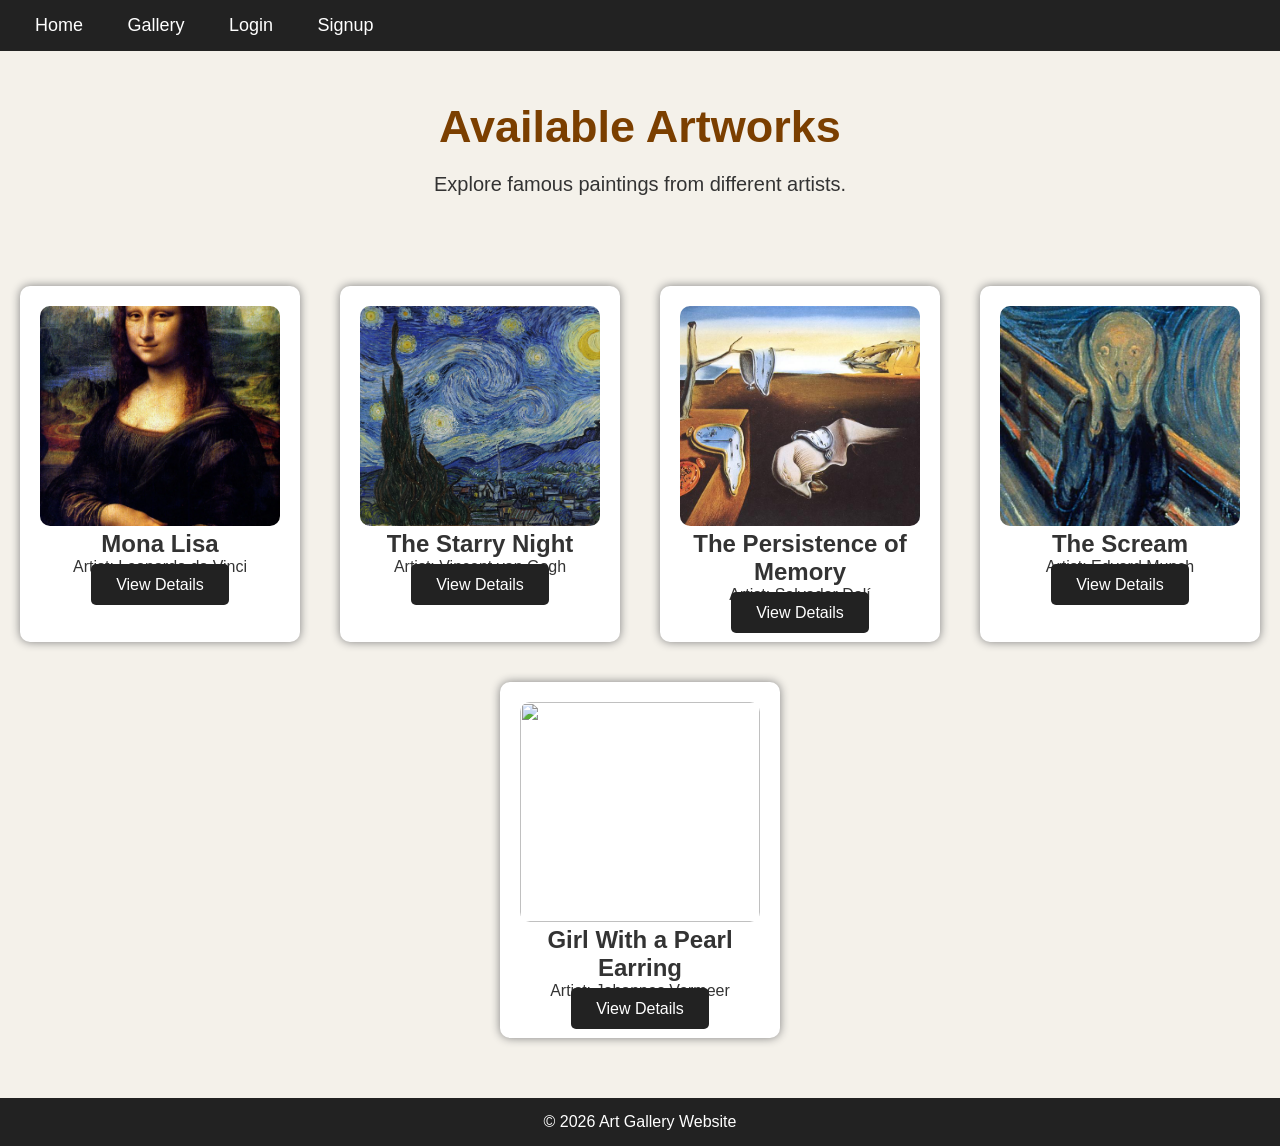
==== gallery.html @ cc457a34 "Add files via upload" ====
<!DOCTYPE html>
<html>

<head>

<title>Art Gallery</title>

<link rel="stylesheet" href="style.css">

</head>


<body>


<nav>

<a href="index.html">Home</a>

<a href="gallery.html">Gallery</a>

<a href="login.html">Login</a>

<a href="signup.html">Signup</a>

</nav>



<div class="hero">

<h1>Available Artworks</h1>

<p>
Explore famous paintings from different artists.
</p>

</div>




<div class="card-container">



<div class="card">

<img src="monalisa.jpg">

<h2>Mona Lisa</h2>

<p>
Artist: Leonardo da Vinci
</p>

<a class="btn" href="monalisa.html">
View Details
</a>

</div>





<div class="card">

<img src="starry_night.jpg">

<h2>The Starry Night</h2>

<p>
Artist: Vincent van Gogh
</p>


<a class="btn" href="starry_night.html">
View Details
</a>


</div>






<div class="card">

<img src="persistence.jpg">

<h2>The Persistence of Memory</h2>

<p>
Artist: Salvador Dalí
</p>


<a class="btn" href="persistence.html">
View Details
</a>


</div>






<div class="card">

<img src="scream.jpg">

<h2>The Scream</h2>

<p>
Artist: Edvard Munch
</p>


<a class="btn" href="scream.html">
View Details
</a>


</div>







<div class="card">

<img src="images/pearlgirl.jpg">

<h2>Girl With a Pearl Earring</h2>

<p>
Artist: Johannes Vermeer
</p>


<a class="btn" href="pearlgirl.html">
View Details
</a>


</div>




</div>




<footer>

<p>
© 2026 Art Gallery Website
</p>

</footer>



</body>

</html>
---- style.css ----
*{
    margin:0;
    padding:0;
    box-sizing:border-box;
}


body{
    font-family:Arial, sans-serif;
    background:#f4f1ea;
    color:#333;
}


nav{
    background:#222;
    padding:15px;
}


nav a{
    color:white;
    text-decoration:none;
    margin:20px;
    font-size:18px;
}


nav a:hover{
    color:#f5c542;
}


.container{
    width:85%;
    margin:auto;
}


.hero{
    text-align:center;
    padding:50px;
}


.hero h1{
    font-size:45px;
    color:#7b3f00;
}


.hero p{
    font-size:20px;
    margin:20px;
}


.btn{
    background:#222;
    color:white;
    padding:12px 25px;
    text-decoration:none;
    border-radius:5px;
}


.btn:hover{
    background:#7b3f00;
}



.card-container{
    display:flex;
    justify-content:center;
    flex-wrap:wrap;
}


.card{
    background:white;
    width:280px;
    margin:20px;
    padding:20px;
    text-align:center;
    border-radius:10px;
    box-shadow:0px 0px 10px gray;
    transition:0.3s;
}


.card:hover{
    transform:scale(1.05);
}


.card img{
    width:100%;
    height:220px;
    object-fit:cover;
    border-radius:10px;
}


.form-box{
    width:350px;
    background:white;
    margin:50px auto;
    padding:30px;
    border-radius:10px;
    box-shadow:0px 0px 10px gray;
}


input{
    width:100%;
    padding:10px;
    margin:10px 0;
}


button{
    width:100%;
    padding:12px;
    background:#222;
    color:white;
    border:none;
    cursor:pointer;
}


button:hover{
    background:#7b3f00;
}


footer{
    background:#222;
    color:white;
    text-align:center;
    padding:15px;
    margin-top:40px;
}
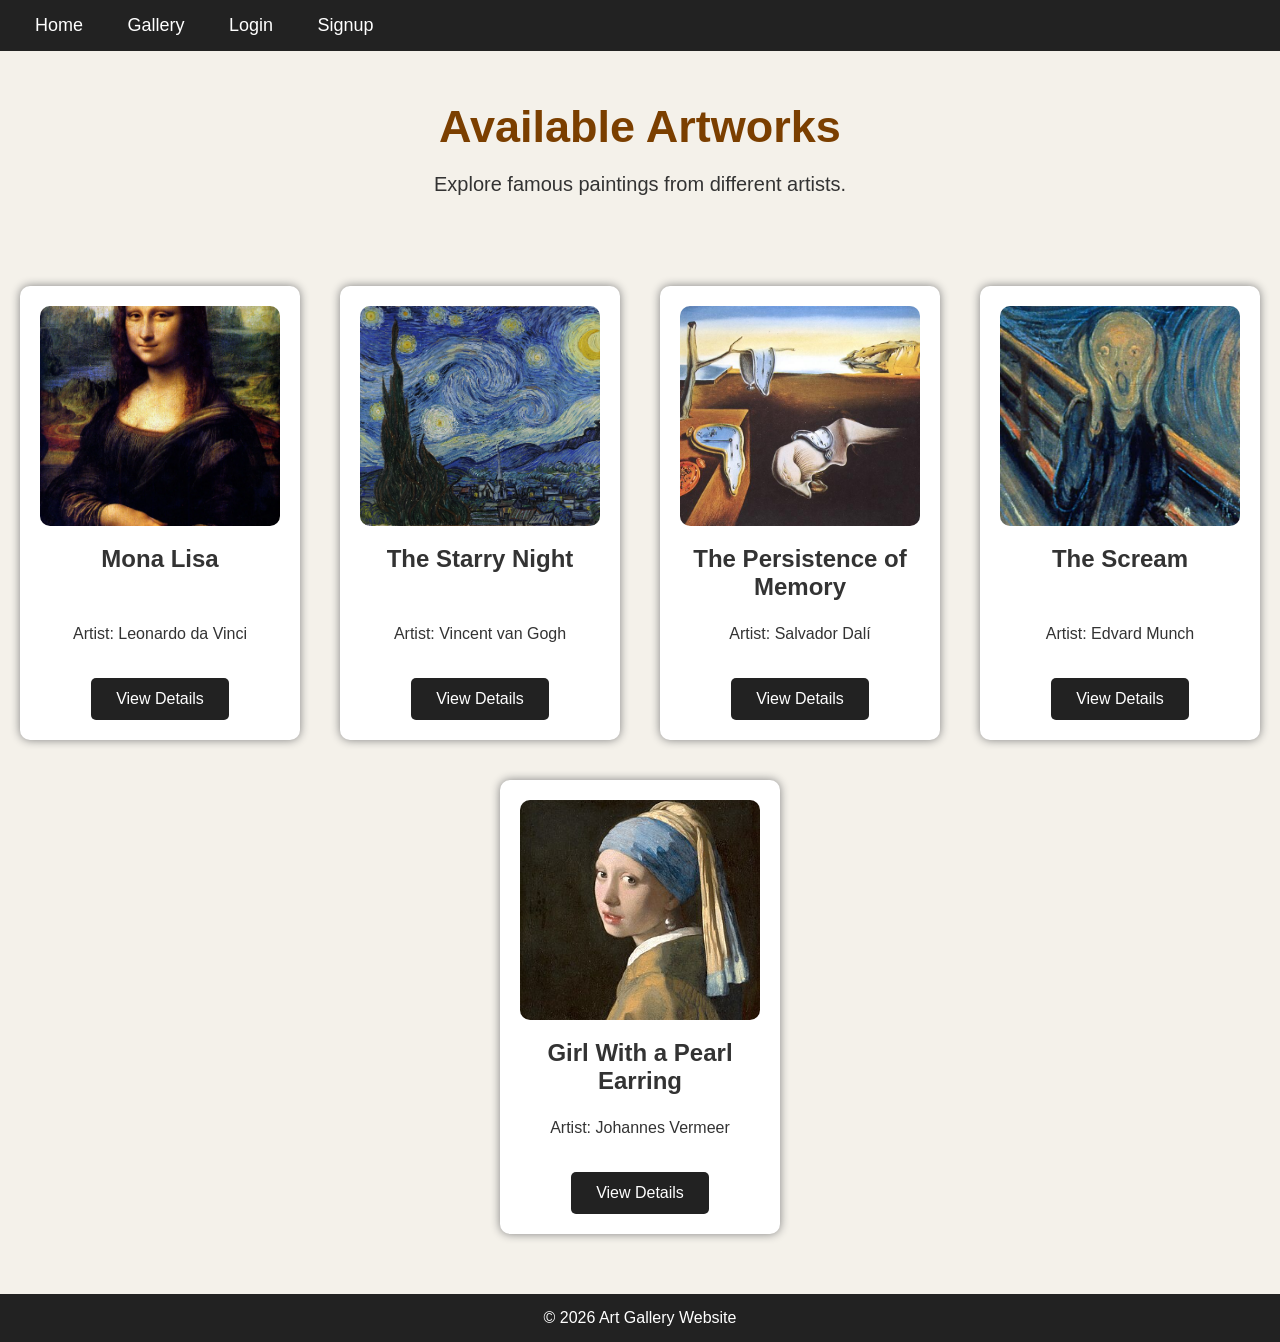
==== commit 5797050e: "Update gallery.html" ====
--- a/gallery.html
+++ b/gallery.html
@@ -136,7 +136,7 @@
 
 <div class="card">
 
-<img src="images/pearlgirl.jpg">
+<img src="pearlgirl.jpg">
 
 <h2>Girl With a Pearl Earring</h2>
 
@@ -172,4 +172,4 @@
 
 </body>
 
-</html>+</html>
--- a/style.css
+++ b/style.css
@@ -3,7 +3,6 @@
     padding:0;
     box-sizing:border-box;
 }
-
 
 body{
     font-family:Arial, sans-serif;
@@ -11,12 +10,10 @@
     color:#333;
 }
 
-
 nav{
     background:#222;
     padding:15px;
 }
-
 
 nav a{
     color:white;
@@ -25,35 +22,29 @@
     font-size:18px;
 }
 
-
 nav a:hover{
     color:#f5c542;
 }
-
 
 .container{
     width:85%;
     margin:auto;
 }
 
-
 .hero{
     text-align:center;
     padding:50px;
 }
-
 
 .hero h1{
     font-size:45px;
     color:#7b3f00;
 }
 
-
 .hero p{
     font-size:20px;
     margin:20px;
 }
-
 
 .btn{
     background:#222;
@@ -61,21 +52,19 @@
     padding:12px 25px;
     text-decoration:none;
     border-radius:5px;
+    display:inline-block;
+    margin-top:15px;
 }
-
 
 .btn:hover{
     background:#7b3f00;
 }
-
-
 
 .card-container{
     display:flex;
     justify-content:center;
     flex-wrap:wrap;
 }
-
 
 .card{
     background:white;
@@ -88,11 +77,9 @@
     transition:0.3s;
 }
 
-
 .card:hover{
     transform:scale(1.05);
 }
-
 
 .card img{
     width:100%;
@@ -101,6 +88,14 @@
     border-radius:10px;
 }
 
+.card h2{
+    margin:15px 0 10px 0;
+    min-height:70px;
+}
+
+.card p{
+    margin-bottom:20px;
+}
 
 .form-box{
     width:350px;
@@ -111,13 +106,11 @@
     box-shadow:0px 0px 10px gray;
 }
 
-
 input{
     width:100%;
     padding:10px;
     margin:10px 0;
 }
-
 
 button{
     width:100%;
@@ -128,11 +121,9 @@
     cursor:pointer;
 }
 
-
 button:hover{
     background:#7b3f00;
 }
-
 
 footer{
     background:#222;
@@ -140,4 +131,4 @@
     text-align:center;
     padding:15px;
     margin-top:40px;
-}+}
